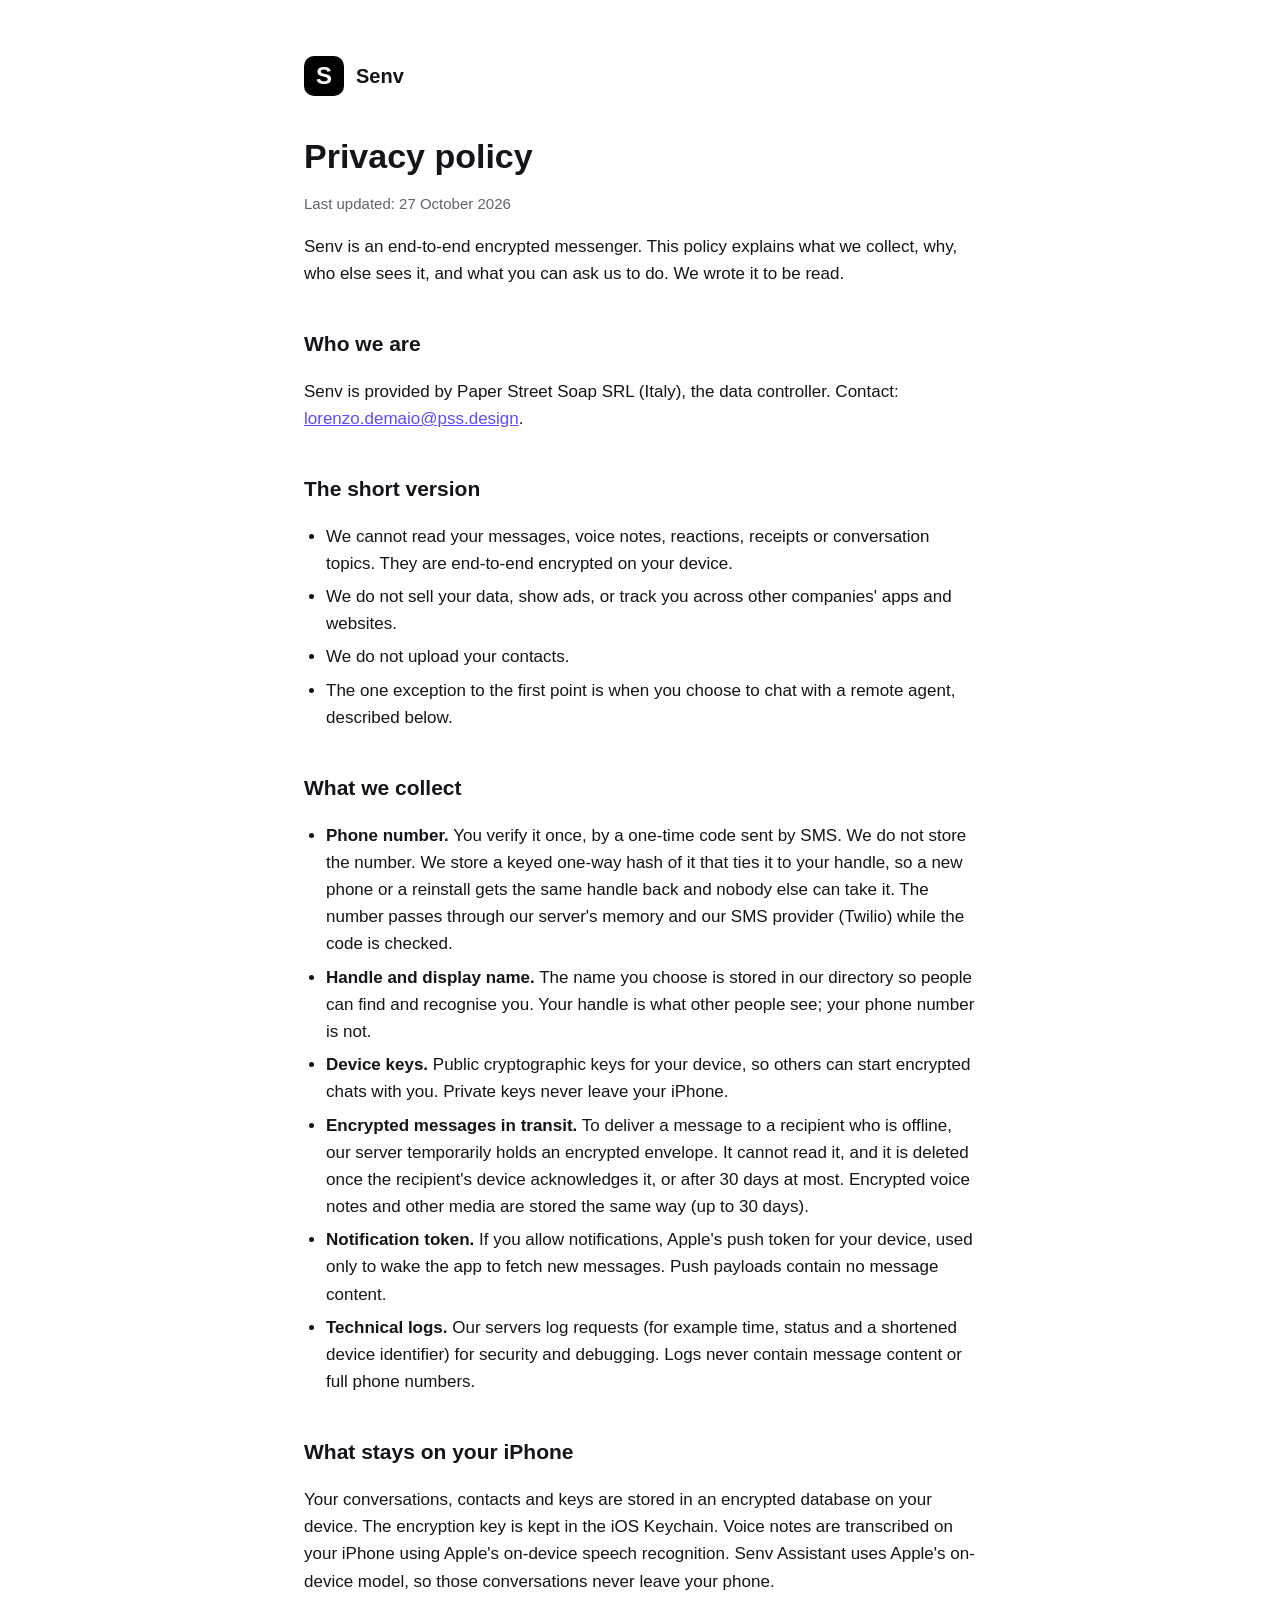
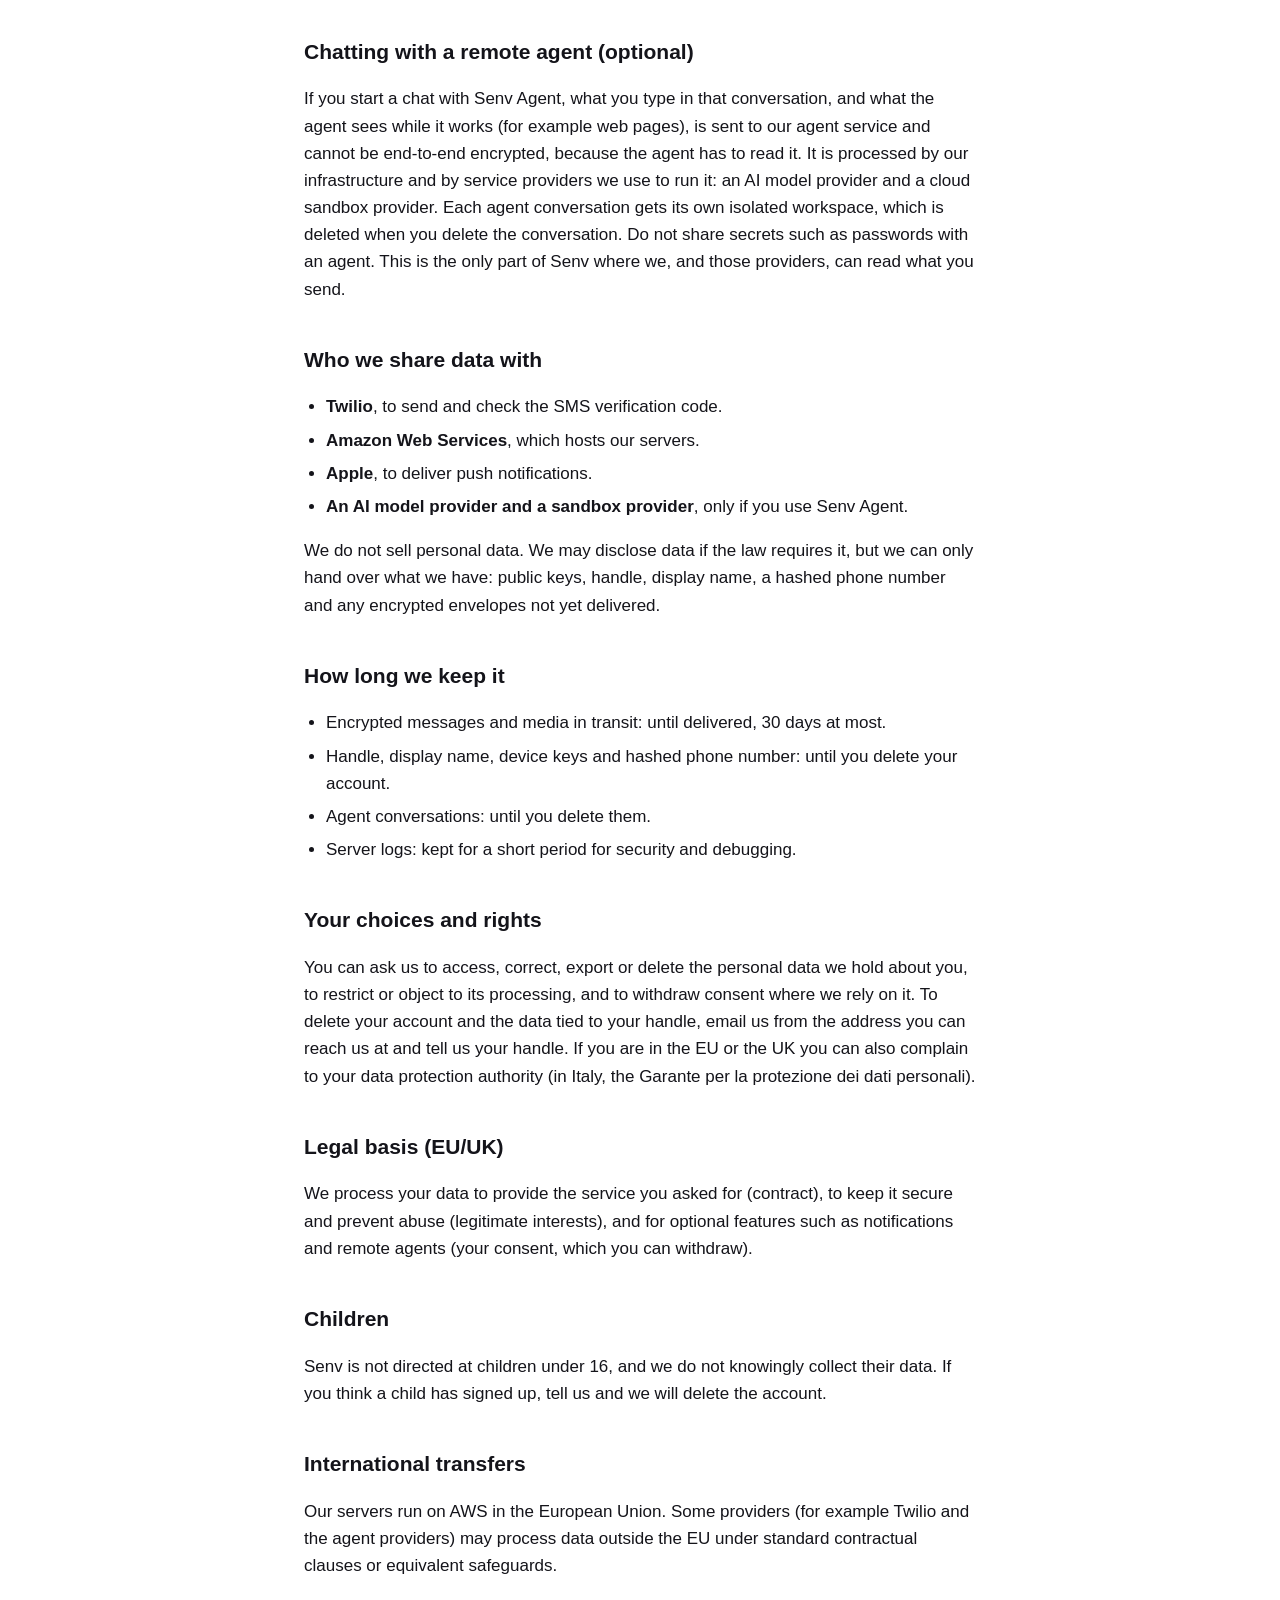
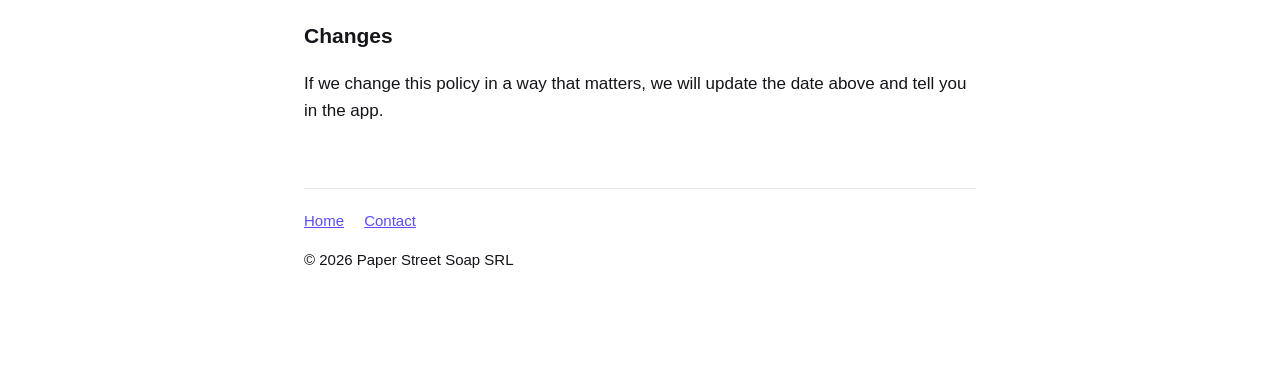
==== privacy.html @ ca927bea "Senv site: landing, support and privacy policy Co-authored-by: Cursor <cursoragent@cursor.com>" ====
<!doctype html>
<html lang="en">
<head>
  <meta charset="utf-8">
  <meta name="viewport" content="width=device-width, initial-scale=1">
  <title>Senv privacy policy</title>
  <meta name="robots" content="index,follow">
  <link rel="stylesheet" href="/style.css">
</head>
<body>
<main>
  <header><div class="mark">S</div><a href="/">Senv</a></header>

  <h1>Privacy policy</h1>
  <p class="muted">Last updated: 27 October 2026</p>

  <p>Senv is an end-to-end encrypted messenger. This policy explains what we collect, why, who else sees it, and what you can ask us to do. We wrote it to be read.</p>

  <h2>Who we are</h2>
  <p>Senv is provided by Paper Street Soap SRL (Italy), the data controller. Contact: <a href="mailto:lorenzo.demaio@pss.design">lorenzo.demaio@pss.design</a>.</p>

  <h2>The short version</h2>
  <ul>
    <li>We cannot read your messages, voice notes, reactions, receipts or conversation topics. They are end-to-end encrypted on your device.</li>
    <li>We do not sell your data, show ads, or track you across other companies' apps and websites.</li>
    <li>We do not upload your contacts.</li>
    <li>The one exception to the first point is when you choose to chat with a remote agent, described below.</li>
  </ul>

  <h2>What we collect</h2>
  <ul>
    <li><strong>Phone number.</strong> You verify it once, by a one-time code sent by SMS. We do not store the number. We store a keyed one-way hash of it that ties it to your handle, so a new phone or a reinstall gets the same handle back and nobody else can take it. The number passes through our server's memory and our SMS provider (Twilio) while the code is checked.</li>
    <li><strong>Handle and display name.</strong> The name you choose is stored in our directory so people can find and recognise you. Your handle is what other people see; your phone number is not.</li>
    <li><strong>Device keys.</strong> Public cryptographic keys for your device, so others can start encrypted chats with you. Private keys never leave your iPhone.</li>
    <li><strong>Encrypted messages in transit.</strong> To deliver a message to a recipient who is offline, our server temporarily holds an encrypted envelope. It cannot read it, and it is deleted once the recipient's device acknowledges it, or after 30 days at most. Encrypted voice notes and other media are stored the same way (up to 30 days).</li>
    <li><strong>Notification token.</strong> If you allow notifications, Apple's push token for your device, used only to wake the app to fetch new messages. Push payloads contain no message content.</li>
    <li><strong>Technical logs.</strong> Our servers log requests (for example time, status and a shortened device identifier) for security and debugging. Logs never contain message content or full phone numbers.</li>
  </ul>

  <h2>What stays on your iPhone</h2>
  <p>Your conversations, contacts and keys are stored in an encrypted database on your device. The encryption key is kept in the iOS Keychain. Voice notes are transcribed on your iPhone using Apple's on-device speech recognition. Senv Assistant uses Apple's on-device model, so those conversations never leave your phone.</p>

  <h2>Chatting with a remote agent (optional)</h2>
  <p>If you start a chat with Senv Agent, what you type in that conversation, and what the agent sees while it works (for example web pages), is sent to our agent service and cannot be end-to-end encrypted, because the agent has to read it. It is processed by our infrastructure and by service providers we use to run it: an AI model provider and a cloud sandbox provider. Each agent conversation gets its own isolated workspace, which is deleted when you delete the conversation. Do not share secrets such as passwords with an agent. This is the only part of Senv where we, and those providers, can read what you send.</p>

  <h2>Who we share data with</h2>
  <ul>
    <li><strong>Twilio</strong>, to send and check the SMS verification code.</li>
    <li><strong>Amazon Web Services</strong>, which hosts our servers.</li>
    <li><strong>Apple</strong>, to deliver push notifications.</li>
    <li><strong>An AI model provider and a sandbox provider</strong>, only if you use Senv Agent.</li>
  </ul>
  <p>We do not sell personal data. We may disclose data if the law requires it, but we can only hand over what we have: public keys, handle, display name, a hashed phone number and any encrypted envelopes not yet delivered.</p>

  <h2>How long we keep it</h2>
  <ul>
    <li>Encrypted messages and media in transit: until delivered, 30 days at most.</li>
    <li>Handle, display name, device keys and hashed phone number: until you delete your account.</li>
    <li>Agent conversations: until you delete them.</li>
    <li>Server logs: kept for a short period for security and debugging.</li>
  </ul>

  <h2>Your choices and rights</h2>
  <p>You can ask us to access, correct, export or delete the personal data we hold about you, to restrict or object to its processing, and to withdraw consent where we rely on it. To delete your account and the data tied to your handle, email us from the address you can reach us at and tell us your handle. If you are in the EU or the UK you can also complain to your data protection authority (in Italy, the Garante per la protezione dei dati personali).</p>

  <h2>Legal basis (EU/UK)</h2>
  <p>We process your data to provide the service you asked for (contract), to keep it secure and prevent abuse (legitimate interests), and for optional features such as notifications and remote agents (your consent, which you can withdraw).</p>

  <h2>Children</h2>
  <p>Senv is not directed at children under 16, and we do not knowingly collect their data. If you think a child has signed up, tell us and we will delete the account.</p>

  <h2>International transfers</h2>
  <p>Our servers run on AWS in the European Union. Some providers (for example Twilio and the agent providers) may process data outside the EU under standard contractual clauses or equivalent safeguards.</p>

  <h2>Changes</h2>
  <p>If we change this policy in a way that matters, we will update the date above and tell you in the app.</p>

  <footer>
    <a href="/">Home</a>
    <a href="mailto:lorenzo.demaio@pss.design">Contact</a>
    <p>&copy; 2026 Paper Street Soap SRL</p>
  </footer>
</main>
</body>
</html>
---- style.css ----
:root { color-scheme: light dark; --fg:#14141a; --muted:#5f6370; --bg:#ffffff; --accent:#5b4bff; --line:#e6e6ee; }
@media (prefers-color-scheme: dark) { :root { --fg:#f2f2f7; --muted:#a1a4b3; --bg:#0d0d12; --line:#24242e; } }
* { box-sizing: border-box; }
body { margin:0; font:17px/1.6 -apple-system, BlinkMacSystemFont, "SF Pro Text", "Segoe UI", Roboto, sans-serif; color:var(--fg); background:var(--bg); }
main { max-width:720px; margin:0 auto; padding:56px 24px 96px; }
header { display:flex; align-items:center; gap:12px; margin-bottom:40px; }
header .mark { width:40px; height:40px; border-radius:10px; background:#000; color:#fff; display:grid; place-items:center; font-weight:700; font-size:24px; }
header a { color:var(--fg); text-decoration:none; font-weight:650; font-size:20px; }
h1 { font-size:34px; line-height:1.2; margin:0 0 8px; }
h2 { font-size:21px; margin:40px 0 8px; }
p, li { color:var(--fg); }
.lead { font-size:20px; color:var(--muted); }
.muted { color:var(--muted); font-size:15px; }
a { color:var(--accent); }
ul { padding-left:22px; }
li { margin:6px 0; }
hr { border:0; border-top:1px solid var(--line); margin:40px 0; }
footer { margin-top:64px; padding-top:20px; border-top:1px solid var(--line); color:var(--muted); font-size:15px; }
footer a { margin-right:16px; }
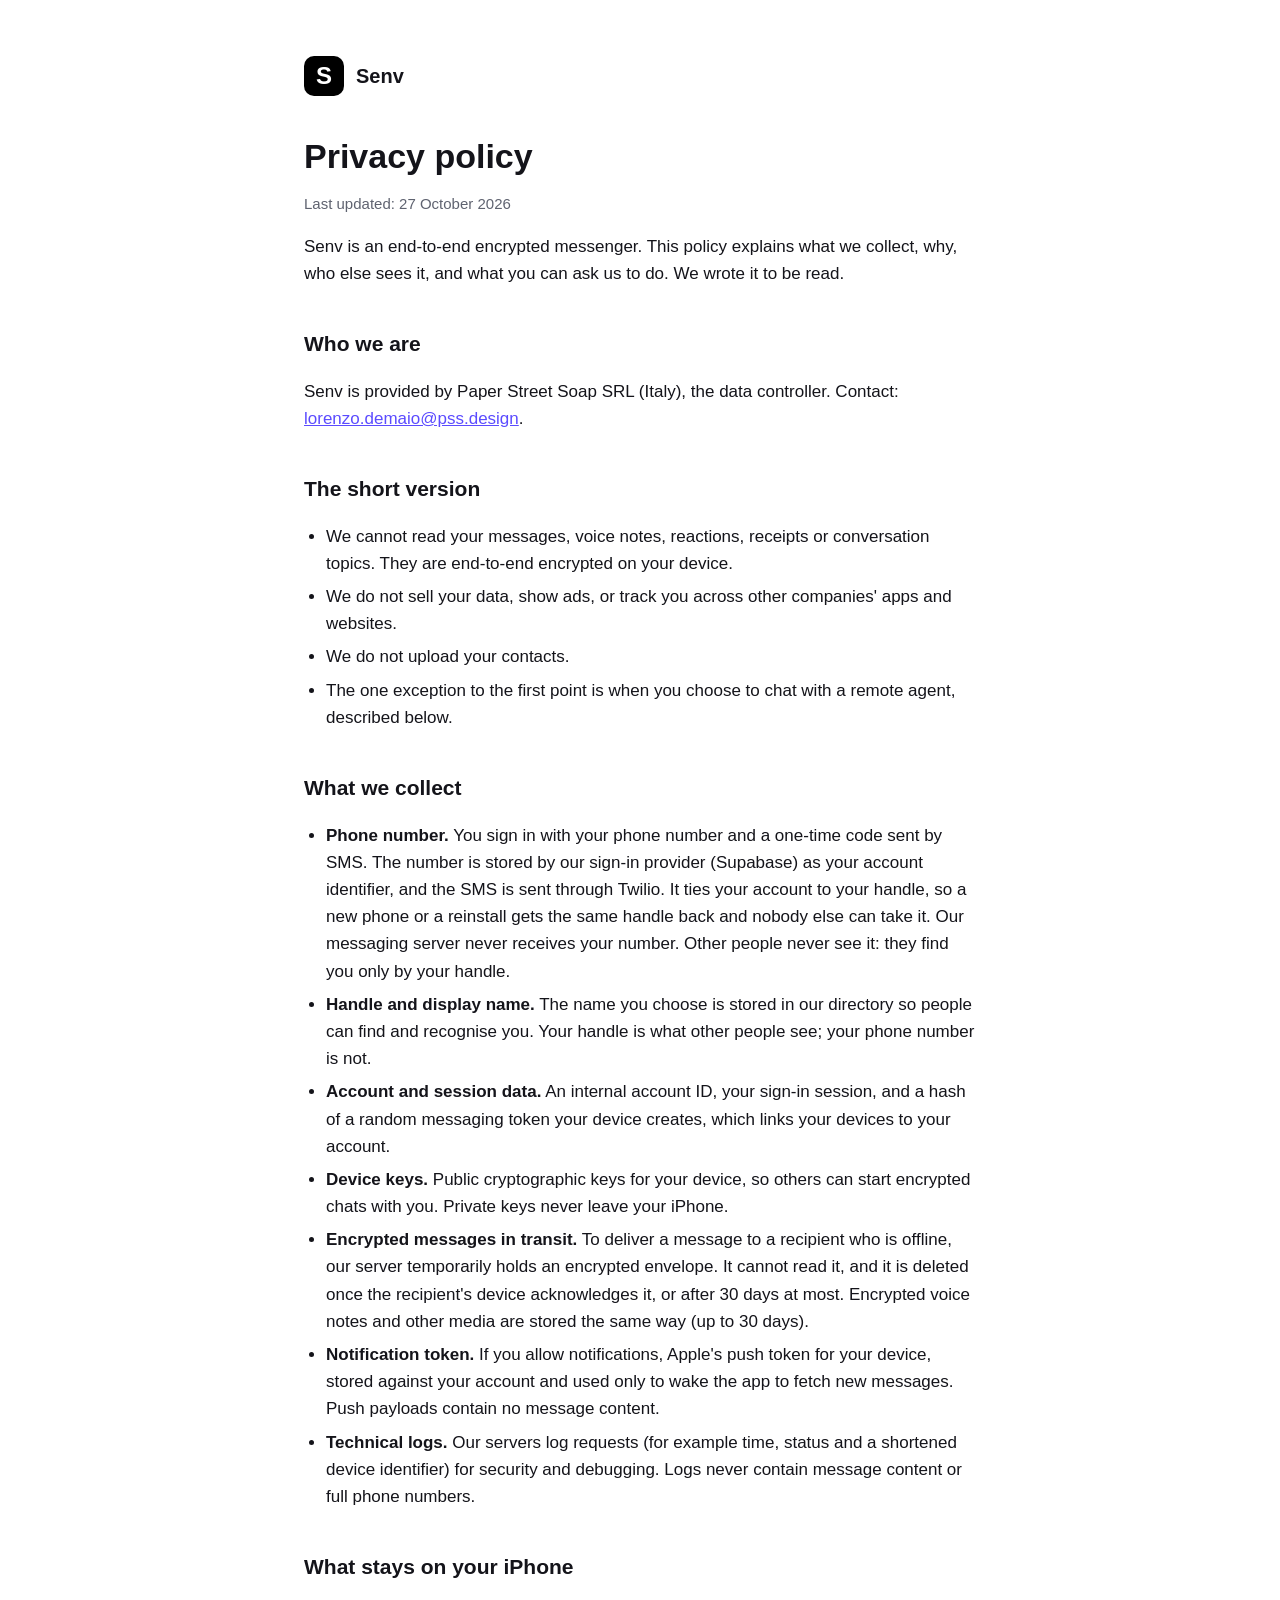
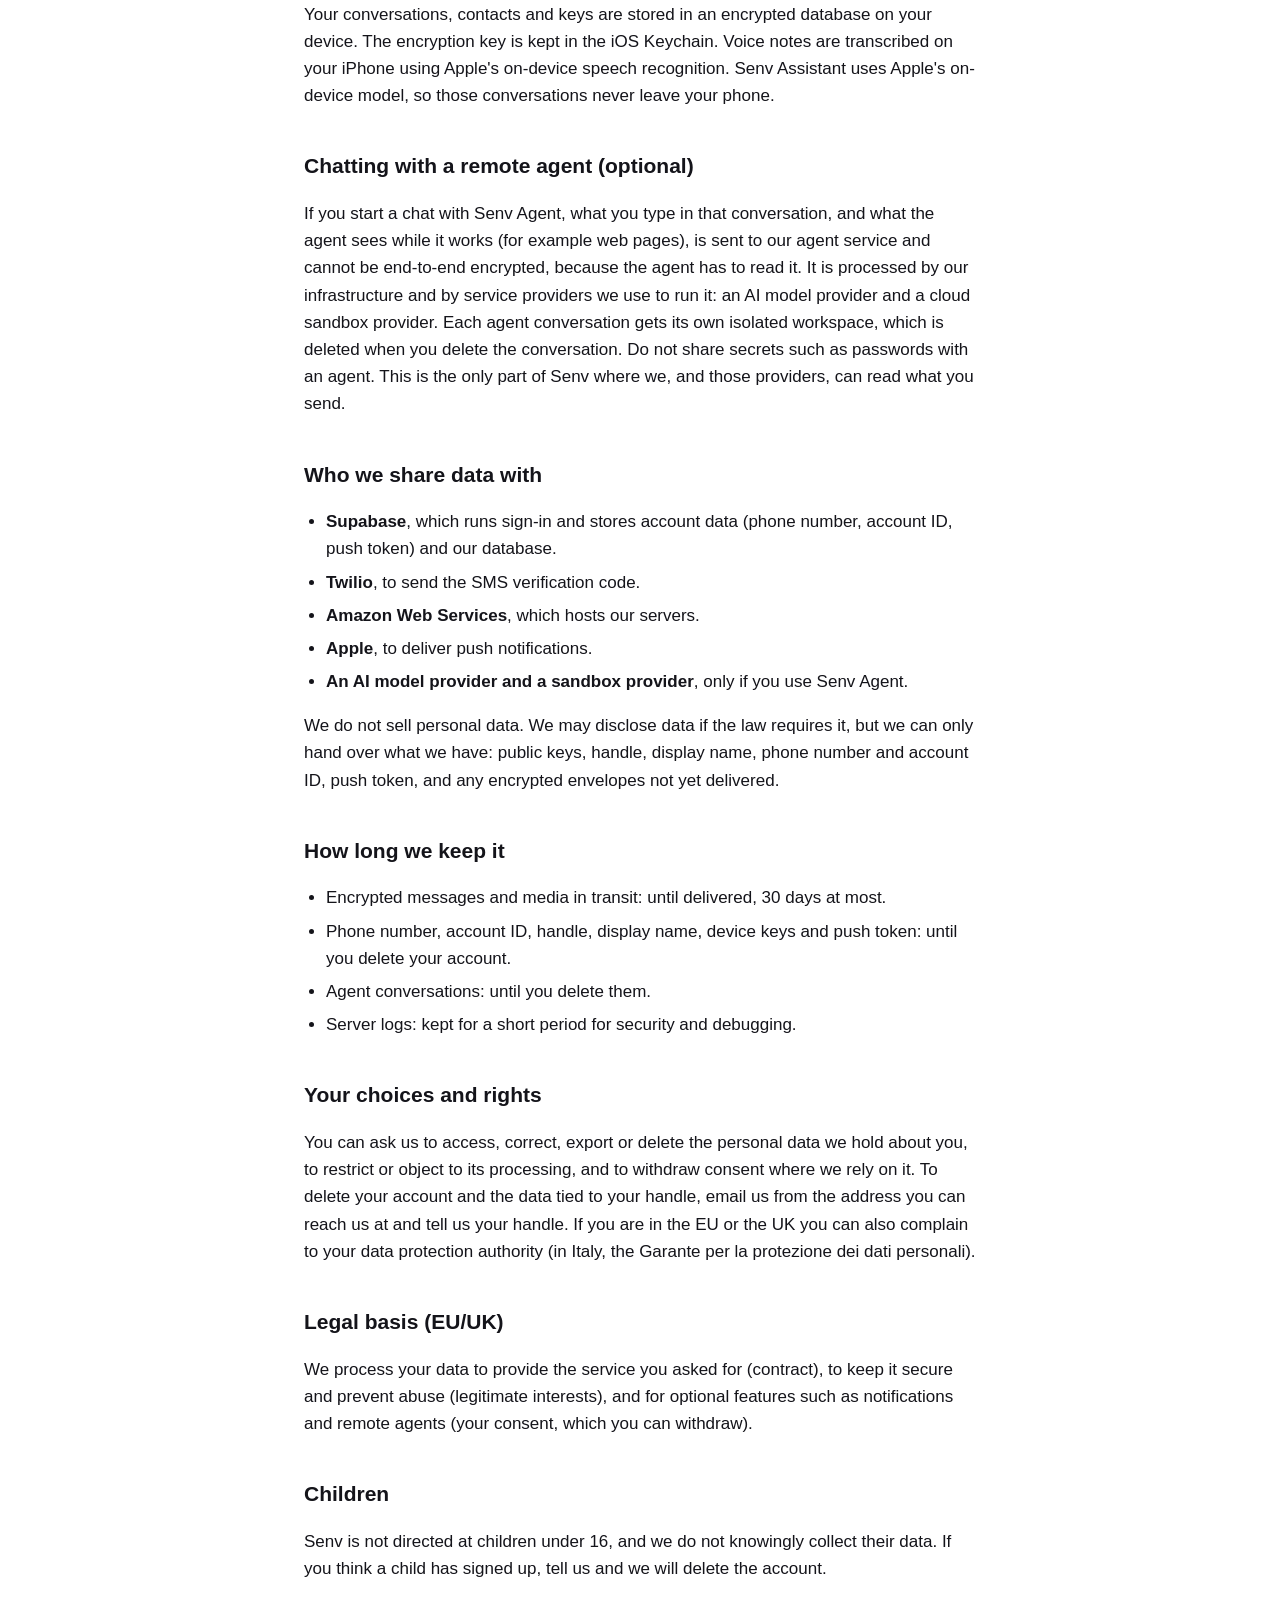
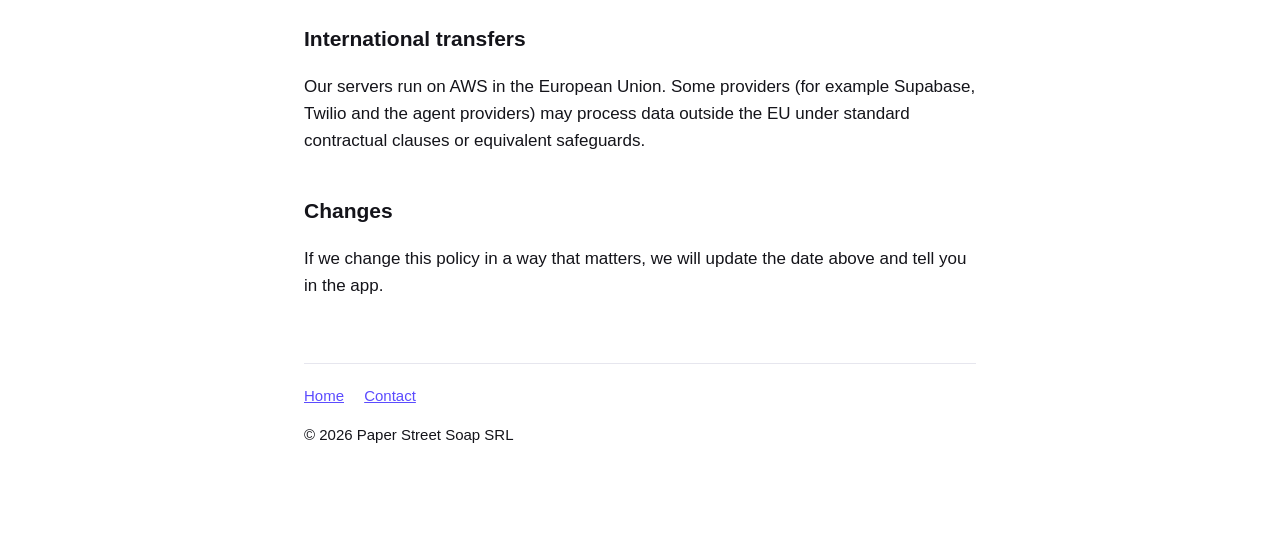
==== commit 281a9416: "Privacy policy: sign-in through Supabase Auth stores the phone number Co-authored-by: Cursor <cursor" ====
--- a/privacy.html
+++ b/privacy.html
@@ -29,11 +29,12 @@
 
   <h2>What we collect</h2>
   <ul>
-    <li><strong>Phone number.</strong> You verify it once, by a one-time code sent by SMS. We do not store the number. We store a keyed one-way hash of it that ties it to your handle, so a new phone or a reinstall gets the same handle back and nobody else can take it. The number passes through our server's memory and our SMS provider (Twilio) while the code is checked.</li>
+    <li><strong>Phone number.</strong> You sign in with your phone number and a one-time code sent by SMS. The number is stored by our sign-in provider (Supabase) as your account identifier, and the SMS is sent through Twilio. It ties your account to your handle, so a new phone or a reinstall gets the same handle back and nobody else can take it. Our messaging server never receives your number. Other people never see it: they find you only by your handle.</li>
     <li><strong>Handle and display name.</strong> The name you choose is stored in our directory so people can find and recognise you. Your handle is what other people see; your phone number is not.</li>
+    <li><strong>Account and session data.</strong> An internal account ID, your sign-in session, and a hash of a random messaging token your device creates, which links your devices to your account.</li>
     <li><strong>Device keys.</strong> Public cryptographic keys for your device, so others can start encrypted chats with you. Private keys never leave your iPhone.</li>
     <li><strong>Encrypted messages in transit.</strong> To deliver a message to a recipient who is offline, our server temporarily holds an encrypted envelope. It cannot read it, and it is deleted once the recipient's device acknowledges it, or after 30 days at most. Encrypted voice notes and other media are stored the same way (up to 30 days).</li>
-    <li><strong>Notification token.</strong> If you allow notifications, Apple's push token for your device, used only to wake the app to fetch new messages. Push payloads contain no message content.</li>
+    <li><strong>Notification token.</strong> If you allow notifications, Apple's push token for your device, stored against your account and used only to wake the app to fetch new messages. Push payloads contain no message content.</li>
     <li><strong>Technical logs.</strong> Our servers log requests (for example time, status and a shortened device identifier) for security and debugging. Logs never contain message content or full phone numbers.</li>
   </ul>
 
@@ -45,17 +46,18 @@
 
   <h2>Who we share data with</h2>
   <ul>
-    <li><strong>Twilio</strong>, to send and check the SMS verification code.</li>
+    <li><strong>Supabase</strong>, which runs sign-in and stores account data (phone number, account ID, push token) and our database.</li>
+    <li><strong>Twilio</strong>, to send the SMS verification code.</li>
     <li><strong>Amazon Web Services</strong>, which hosts our servers.</li>
     <li><strong>Apple</strong>, to deliver push notifications.</li>
     <li><strong>An AI model provider and a sandbox provider</strong>, only if you use Senv Agent.</li>
   </ul>
-  <p>We do not sell personal data. We may disclose data if the law requires it, but we can only hand over what we have: public keys, handle, display name, a hashed phone number and any encrypted envelopes not yet delivered.</p>
+  <p>We do not sell personal data. We may disclose data if the law requires it, but we can only hand over what we have: public keys, handle, display name, phone number and account ID, push token, and any encrypted envelopes not yet delivered.</p>
 
   <h2>How long we keep it</h2>
   <ul>
     <li>Encrypted messages and media in transit: until delivered, 30 days at most.</li>
-    <li>Handle, display name, device keys and hashed phone number: until you delete your account.</li>
+    <li>Phone number, account ID, handle, display name, device keys and push token: until you delete your account.</li>
     <li>Agent conversations: until you delete them.</li>
     <li>Server logs: kept for a short period for security and debugging.</li>
   </ul>
@@ -70,7 +72,7 @@
   <p>Senv is not directed at children under 16, and we do not knowingly collect their data. If you think a child has signed up, tell us and we will delete the account.</p>
 
   <h2>International transfers</h2>
-  <p>Our servers run on AWS in the European Union. Some providers (for example Twilio and the agent providers) may process data outside the EU under standard contractual clauses or equivalent safeguards.</p>
+  <p>Our servers run on AWS in the European Union. Some providers (for example Supabase, Twilio and the agent providers) may process data outside the EU under standard contractual clauses or equivalent safeguards.</p>
 
   <h2>Changes</h2>
   <p>If we change this policy in a way that matters, we will update the date above and tell you in the app.</p>
